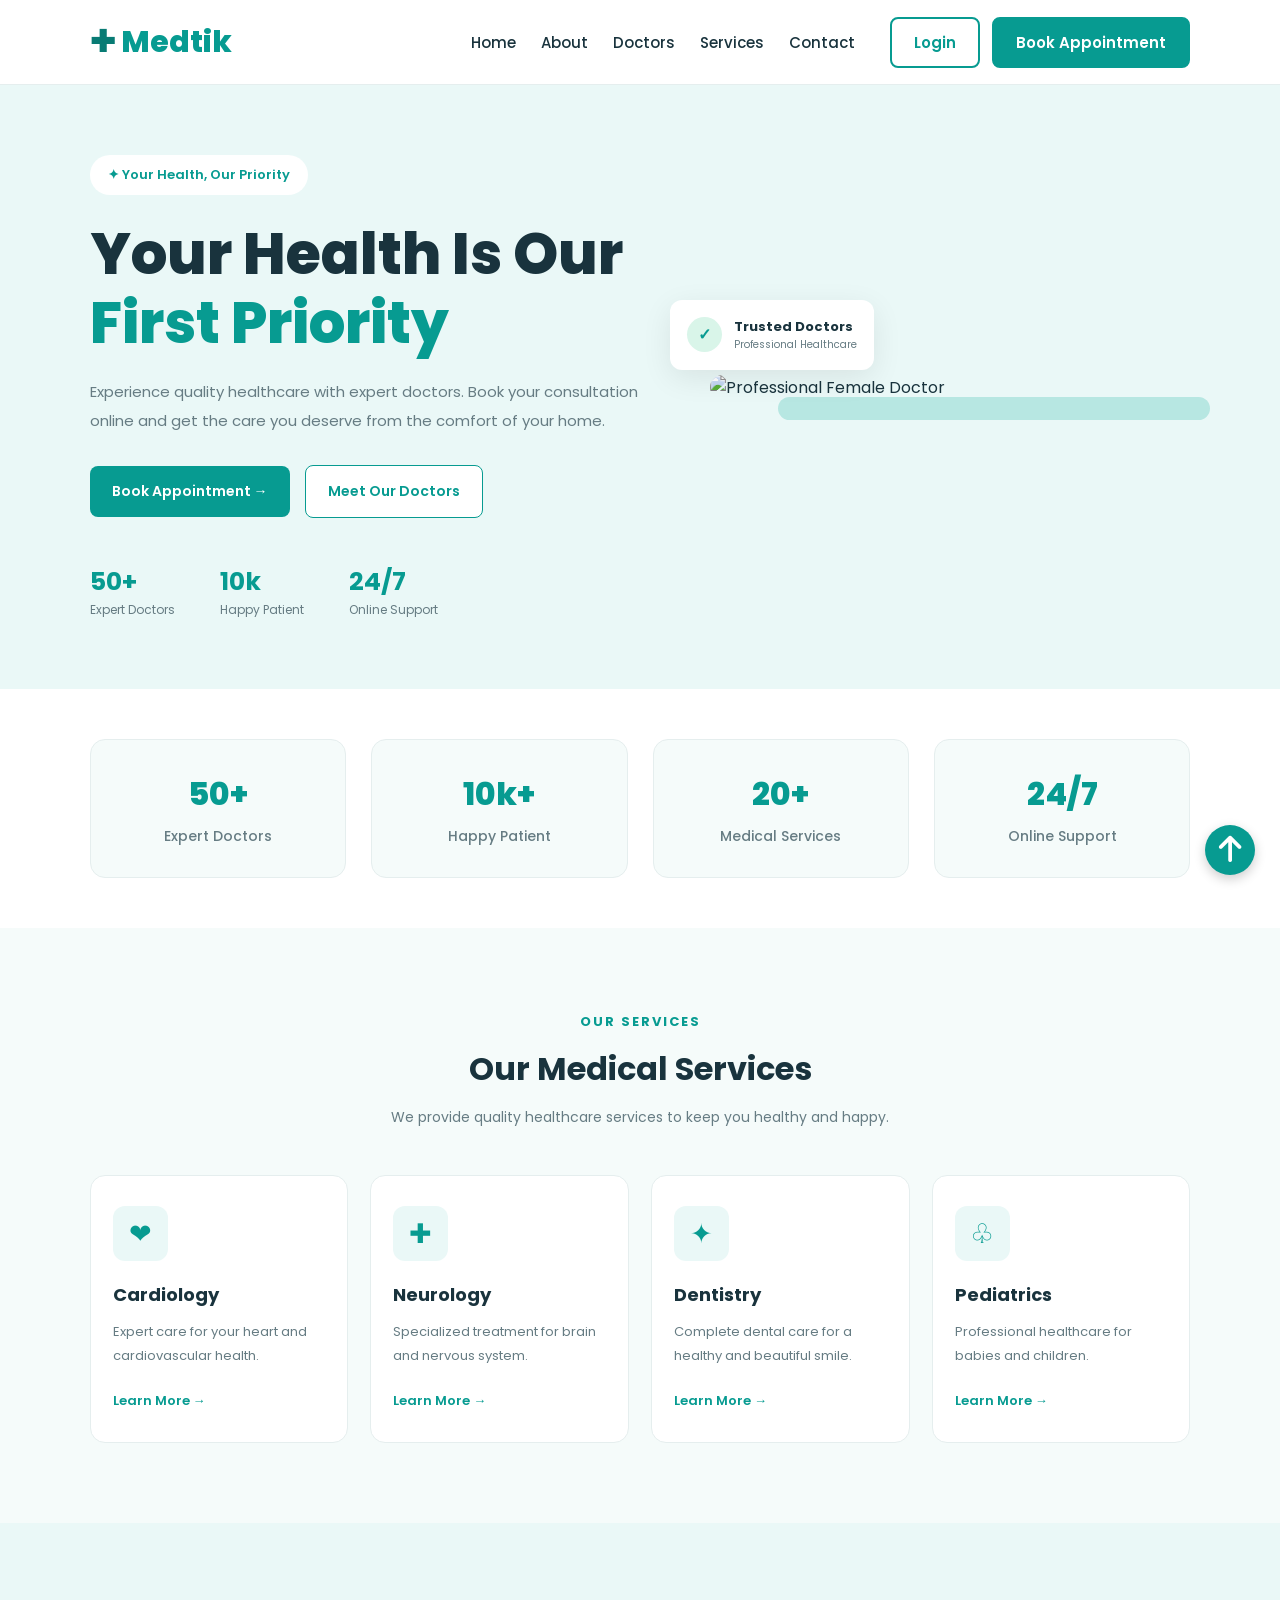
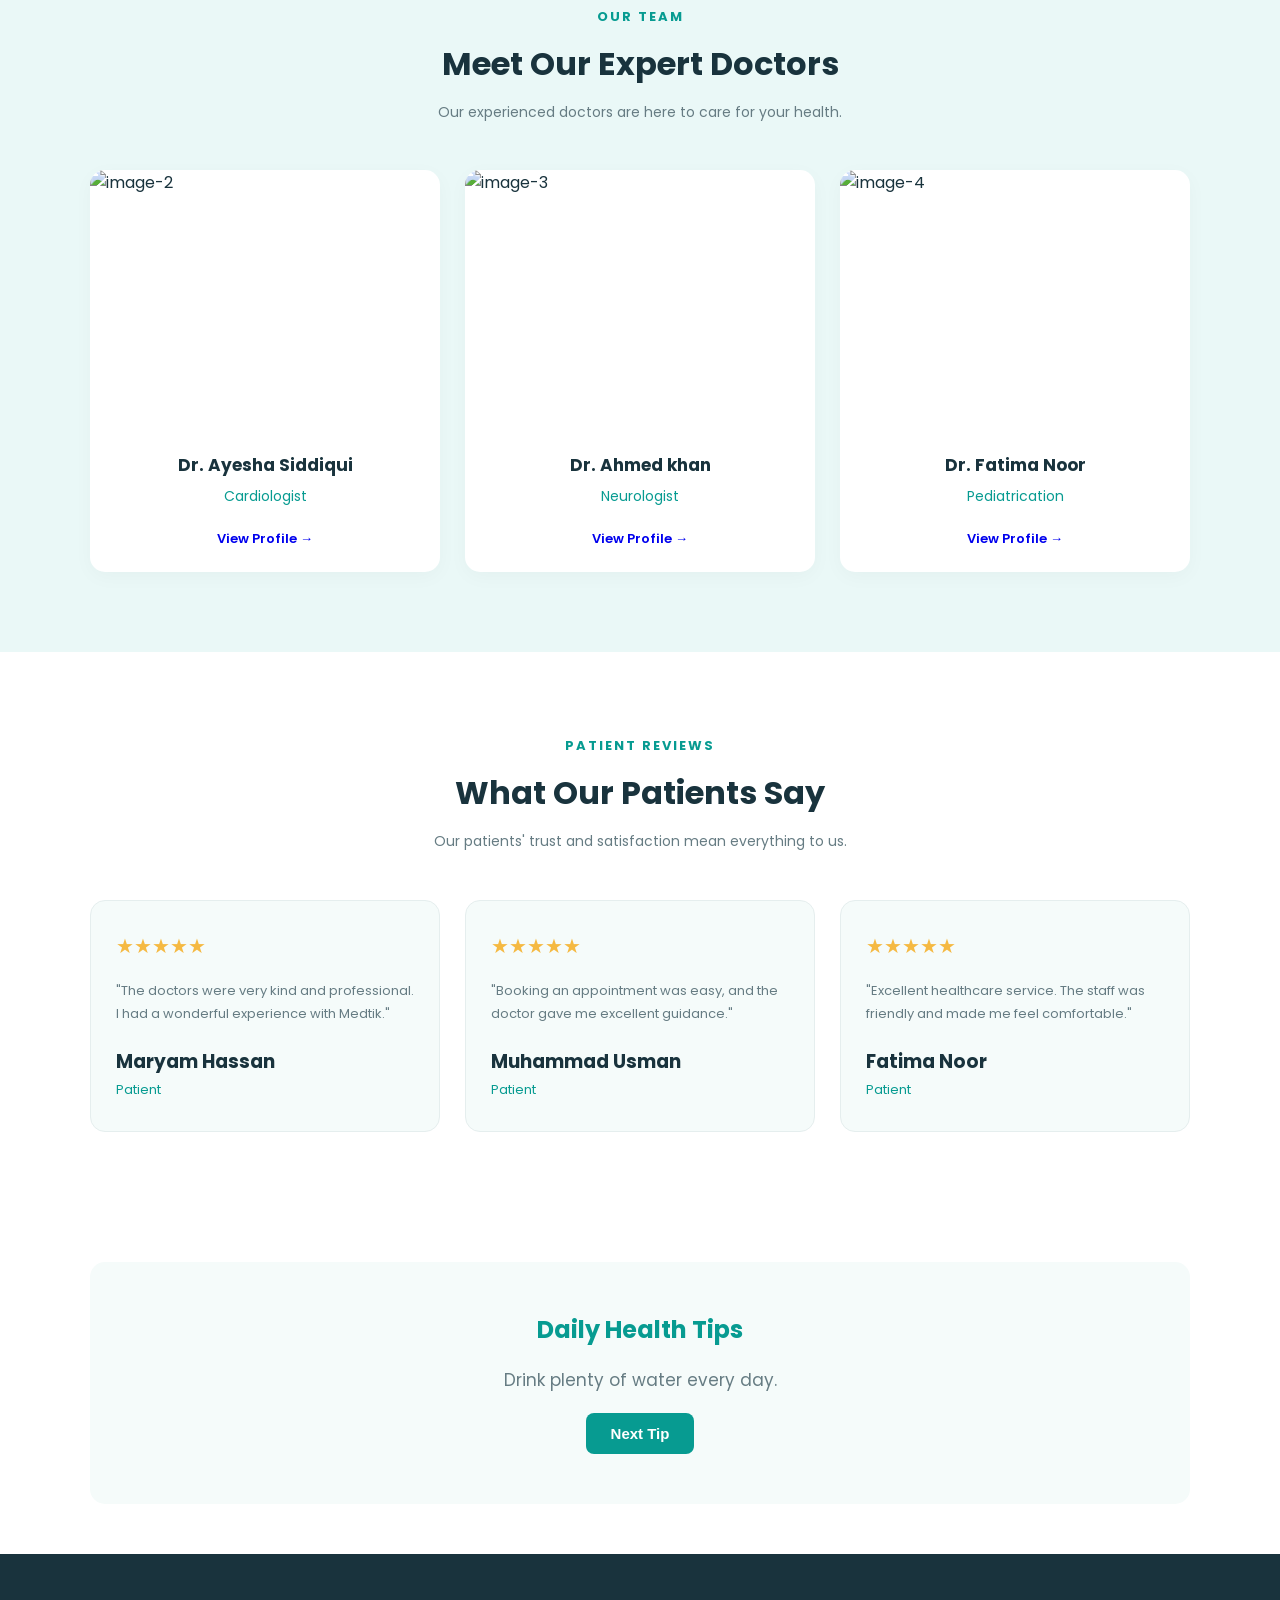
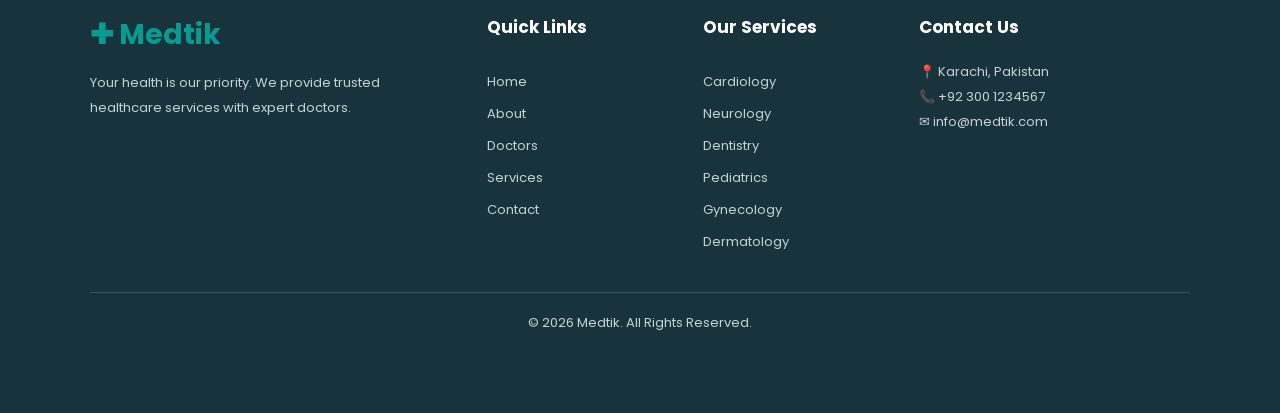
==== index.html @ b091e0a6 "Update Medtik website" ====
<!DOCTYPE html>
<html lang="en">

<head>
    <meta charset="UTF-8">
    <meta name="viewport" content="width=device-width, initial-scale=1.0">
    <link rel="icon" type="image/png" href="./src/assests/logo.png">
    <title>Medtik | Doctor Consult</title>
    <link rel="stylesheet" href="https://cdnjs.cloudflare.com/ajax/libs/font-awesome/6.7.2/css/all.min.css">
    <link rel="stylesheet" href="./src/style.css">
</head>

<body>
    <!-- =====NAVBAR SECTION START===== -->
    <header class="navbar" id="navbar">
        <a href="index.html" class="logo" id="logo">
            <span>✚</span> Medtik
        </a>
        <nav class="nav-links" id="navLinks">
            <a href="index.html" class="navlinks" id="homeLink">Home</a>
            <a href="about.html" class="navlinks" id="aboutLink">About</a>
            <a href="doctors.html" class="navlinks" id="doctorsLink">Doctors</a>
            <a href="services.html" class="navlinks" id="servicesLink">Services</a>
            <a href="contact.html" class="navlinks" id="contactLink">Contact</a>
            <div class="nav-button">
                <a href="login.html" class="login-btn" id="loginLink">Login</a>
                <a href="appointment.html" class="nav-btn" id="navappointment">Book Appointment</a>
            </div>
        </nav>

        <button class="menu-btn" id="menuBtn">
            ☰
        </button>
    </header>
    <!-- =====NAVBAR SECTION END===== -->

    <!-- =====HERO SECTION START===== -->
    <section class="hero" id="home">
        <div class="hero-content" id="heroContent">
            <span class="hero-tag" id="heroTag">
                ✦ Your Health, Our Priority
            </span>
            <h1 class="hero-title" id="heroTitle">
                Your Health Is Our <span id="heroHighlight">First Priority</span>
            </h1>
            <p class="hero-description" id="heroDescription">
                Experience quality healthcare with expert doctors.
                Book your consultation online and get the care
                you deserve from the comfort of your home.
            </p>
            <div class="hero-buttons" id="heroButton">
                <a href="appointment.html" class="primary-btn" id="bookAppointmentBtn">
                    Book Appointment →
                </a>
                <a href="doctors.html" class="secondary-btn" id="meetDoctorBtn">
                    Meet Our Doctors
                </a>
            </div>
            <div class="hero-info" id="heroInfo">
                <div class="info-card" id="doctorCount">
                    <h3>50+</h3>
                    <p>Expert Doctors</p>
                </div>
                <div class="info-card" id="patientCount">
                    <h3>10k</h3>
                    <p>Happy Patient</p>
                </div>
                <div class="info-card" id="supportTime">
                    <h3>24/7</h3>
                    <p>Online Support</p>
                </div>
            </div>
        </div>
        <div class="hero-image" id="heroImage">
            <div class="image-bg" id="imageBackground"></div>
            <img id="doctorHeroImg" src="./src/assests/image-1.jpg" alt="Professional Female Doctor">
            <div class="floating-card" id="floatingCard">
                <span>✓</span>
                <div>
                    <h4>Trusted Doctors</h4>
                    <p>Professional Healthcare</p>
                </div>
            </div>
        </div>
    </section>
    <!-- =====HERO SECTION END===== -->

    <!-- =====SATISTATIC SECTION START===== -->
    <section class="stats" id="stats">
        <div class="stats-container" id="statContainer">
            <div class="stats-card" id="statDoctors">
                <h3>50+</h3>
                <p>Expert Doctors</p>
            </div>
            <div class="stats-card" id="statPatients">
                <h3>10k+</h3>
                <p>Happy Patient</p>
            </div>
            <div class="stats-card" id="statServices">
                <h3>20+</h3>
                <p>Medical Services</p>
            </div>
            <div class="stats-card" id="statSupport">
                <h3>24/7</h3>
                <p>Online Support</p>
            </div>
        </div>
    </section>
    <!-- =====STATISTATIC SECTION END -->

    <!-- =====SERVICES SECTION START -->
    <section class="services" id="services">
        <div class="section-heading" id="sectionHeading">
            <span>OUR SERVICES</span>
            <h2>Our Medical Services</h2>
            <p>
                We provide quality healthcare services
                to keep you healthy and happy.
            </p>
        </div>
        <div class="services-container" id="servicesContainer">
            <div class="service-card" id="cardiologyCard">
                <div class="service-icon">❤</div>
                <h3>Cardiology</h3>
                <p>Expert care for your heart and cardiovascular health.</p>
                <a href="services.html">Learn More →</a>

            </div>
            <div class="service-card" id="neurologyCard">
                <div class="service-icon">✚</div>
                <h3>Neurology</h3>
                <p>Specialized treatment for brain and nervous system.</p>
                <a href="services.html">Learn More →</a>

            </div>
            <div class="service-card" id="denistryCard">
                <div class="service-icon">✦</div>
                <h3>Dentistry</h3>
                <p>Complete dental care for a healthy and beautiful smile.</p>
                <a href="services.html">Learn More →</a>

            </div>
            <div class="service-card" id="pediatricsCard">
                <div class="service-icon">♧</div>
                <h3>Pediatrics</h3>
                <p>Professional healthcare for babies and children.</p>
                <a href="services.html">Learn More →</a>

            </div>
        </div>
    </section>
    <!-- =====SERVICES SECTION END -->

    <!-- =====DOCTOR SECTION START===== -->
    <section class="doctors" id="doctors">
        <div class="section-heading" id="doctorHeading">
            <span>OUR TEAM</span>
            <h2>Meet Our Expert Doctors</h2>
            <p>Our experienced doctors are here to care for your health.</p>
        </div>
        <div class="doctors-container" id="doctorsContainer">
            <div class="doctor-card" id="doctorAyesha">
                <img src="./src/assests/image-2.jpg" alt="image-2">
                <div class="doctor-info">
                    <h3>Dr. Ayesha Siddiqui</h3>
                    <p>Cardiologist</p>
                    <a href="doctors.html">View Profile →</a>
                </div>
            </div>

            <div class="doctor-card" id="doctorAhmed">
                <img src="./src/assests/image-3.jpg" alt="image-3">
                <div class="doctor-info">
                    <h3>Dr. Ahmed khan</h3>
                    <p>Neurologist</p>
                    <a href="doctors.html">View Profile →</a>
                </div>
            </div>

            <div class="doctor-card" id="doctorFatima">
                <img src="./src/assests/image-4.jpg" alt="image-4">
                <div class="doctor-info">
                    <h3>Dr. Fatima Noor</h3>
                    <p>Pediatrication</p>
                    <a href="doctors.html">View Profile →</a>
                </div>
            </div>

        </div>
    </section>
    <!-- =====DOCTOR SECTION END===== -->

    <!-- =====TESTIMONIALS SECTION START===== -->
    <section class="testimonials" id="testimonials">
        <div class="section-heading" id="testimonialHeading">
            <span>PATIENT REVIEWS</span>
            <h2>What Our Patients Say</h2>
            <p>Our patients' trust and satisfaction mean everything to us.</p>
        </div>
        <div class="testimonial-container" id="testimonialContainer">
            <div class="testimonial-card" id="reviewAyesha">
                <div class="stars">★★★★★</div>
                <p>"The doctors were very kind and professional. I had a wonderful experience with Medtik."</p>
                <h3>Maryam Hassan</h3>
                <span>Patient</span>
            </div>
            <div class="testimonial-card" id="reviewAhmed">
                <div class="stars">★★★★★</div>
                <p>"Booking an appointment was easy, and the doctor gave me excellent guidance."</p>
                <h3>Muhammad Usman</h3>
                <span>Patient</span>
            </div>
            <div class="testimonial-card" id="reviewFatima">
                <div class="stars">★★★★★</div>
                <p>"Excellent healthcare service. The staff was friendly and made me feel comfortable."</p>
                <h3>Fatima Noor</h3>
                <span>Patient</span>
            </div>

        </div>
    </section>
    <!-- =====TESTIMONIALS SECTION END===== -->

    <!-- =====HEALTH TIPS===== -->
    <section class="health-tips" id="healthTips">
        <h2>Daily Health Tips</h2>
        <p id="healthTip">
            Drink plenty of water every day.
        </p>
        <button id="nextTip">
            Next Tip
        </button>
    </section>
    <!-- =====FOOTER SECTION START====== -->
    <footer class="footer" id="footer">
        <div class="footer-container" id="footerContainer">
            <div class="footer-about">
                <h2>✚ Medtik</h2>
                <p>Your health is our priority. We provide trusted healthcare services with expert doctors.</p>
            </div>
            <div class="footer-links">
                <h3>Quick Links</h3>
                <a href="index.html">Home</a>
                <a href="about.html">About</a>
                <a href="doctors.html">Doctors</a>
                <a href="services.html">Services</a>
                <a href="contact.html">Contact</a>
            </div>
            <div class="footer-links">
                <h3>Our Services</h3>
                <a href="services.html">Cardiology</a>
                <a href="services.html">Neurology</a>
                <a href="services.html">Dentistry</a>
                <a href="services.html">Pediatrics</a> 
                <a href="services.html">Gynecology</a>
                <a href="services.html">Dermatology</a>
            </div>
            <div class="footer-contact">
                <h3>Contact Us</h3>
                <p>📍 Karachi, Pakistan</p>
                <p>📞 +92 300 1234567</p>
                <p>✉ info@medtik.com</p>
            </div>
        </div>
        <div class="footer-bottom">
            <p>© 2026 Medtik. All Rights Reserved.</p>
        </div>
    </footer>
    <!-- =====FOOTER SECTION END====== -->

    <!-- ======BACK TO TOP BUTTON START====== -->
    <button id="backToTop">
        <i class="fa-solid fa-arrow-up"></i>
    </button>
    <!-- ======BACK TO TOP BUTTON END====== -->


    <!-- =====JAVASCRIPT LINK===== -->
    <script src="./src/main.js"></script>
</body>

</html>
---- src/style.css ----
/* =====GOOGLE FONTS===== */
@import url('https://fonts.googleapis.com/css2?family=Poppins:wght@300;400;500;600;700;800&display=swap');
/*===== ROOT COLORS===== */

:root {
    --primary-color: #079B91;
    --secondary-color: #087B74;
    --light-color: #EAF8F7;
    --dark-color: #19333D;
    --text-color: #667C83;
    --white-color: #FFFFFF;
    --border-color: #E5EEEE;
    --card-color: #F5FBFA;
}

/* =====GLOBAL CSS===== */
* {
    margin: 0;
    padding: 0;
    box-sizing: border-box;
}

html {
    scroll-behavior: smooth;
}

body {
    font-family: 'Poppins', sans-serif;
    color: var(--dark-color);
    background: var(--white-color);
}

/* =====NAVBAR SECTION===== */
.navbar {
    width: 100%;
    min-height: 85px;
    padding: 15px 7%;
    display: flex;
    justify-content: space-between;
    align-items: center;
    background-color: var(--white-color);
    border-bottom: 1px solid var(--border-color);
    position: sticky;
    top: 0;
    z-index: 1000;
}

.logo {
    font-size: 30px;
    font-weight: 800;
    color: var(--primary-color);
    text-decoration: none;
}

.logo span {
    color: var(--secondary-color);
}

.nav-links {
    display: flex;
    align-items: center;
    gap: 25px;
}

.nav-links a {
    color: var(--dark-color);
    text-decoration: none;
    font-size: 15px;
    font-weight: 500;
    transition: 0.3s;
}

.nav-links a:hover {
    color: var(--primary-color);
}

.nav-button {
    display: flex;
    align-items: center;
    gap: 12px;
    margin-left: 10px;
    white-space: nowrap;

}

.nav-button .login-btn {
    background-color: transparent;
    color: var(--primary-color);
    border: 2px solid var(--primary-color);
    padding: 12px 22px;
    border-radius: 8px;
    font-weight: 600;
    transition: 0.3s;
}

.nav-links .login-btn:hover {
    background-color: var(--primary-color);
    color: var(--white-color);
}

.nav-button .nav-btn {
    background-color: var(--primary-color);
    color: var(--white-color);
    border: 2px solid var(--primary-color);
    padding: 12px 22px;
    border-radius: 8px;
    text-decoration: none;
    font-size: 15px;
    font-weight: 600;
    transition: 0.3s;
}

.nav-button .nav-btn:hover {
    background-color: var(--secondary-color);
    border-color: var(--secondary-color);
    color: var(--white-color);
}

.menu-btn {
    display: none;
    border: none;
    background: none;
    font-size: 28px;
    cursor: pointer;
    color: var(--primary-color);
}


/* =====HERO SECTION===== */

.hero {
    min-height: 600px;
    padding: 70px 7%;
    display: flex;
    align-items: center;
    justify-content: space-between;
    gap: 50px;
    background: var(--light-color);
    overflow: hidden;
}

.hero-content {
    flex: 1;
}

.hero-tag {
    display: inline-block;
    background: var(--white-color);
    color: var(--primary-color);
    padding: 10px 18px;
    border-radius: 30px;
    font-size: 13px;
    font-weight: 600;
}

.hero h1 {
    font-size: clamp(38px, 4.5vw, 58px);
    font-weight: 800;
    line-height: 1.2;
    margin-top: 25px;
}

.hero h1 span {
    color: var(--primary-color);
}

.hero-content>p {
    color: var(--text-color);
    line-height: 1.9;
    margin-top: 20px;
    max-width: 550px;
    font-size: 15px;
}

.hero-buttons {
    display: flex;
    align-items: center;
    gap: 15px;
    margin-top: 30px;
    flex-wrap: wrap;
}

.primary-btn,
.secondary-btn {
    padding: 15px 22px;
    border-radius: 8px;
    text-decoration: none;
    font-size: 14px;
    font-weight: 600;
    transition: 0.3s;
}

.primary-btn {
    background: var(--primary-color);
    color: var(--white-color);
}

.primary-btn:hover {
    background: var(--secondary-color);
}

.secondary-btn {
    border: 1px solid var(--primary-color);
    color: var(--primary-color);
    background: var(--white-color);
}

.secondary-btn:hover {
    background: var(--primary-color);
    color: var(--white-color);
}

.hero-info {
    display: flex;
    gap: 45px;
    margin-top: 45px;
    flex-wrap: wrap;
}

.hero-info h3 {
    color: var(--primary-color);
    font-size: 25px;
    font-weight: 700;
}

.hero-info p {
    color: var(--text-color);
    font-size: 12px;
}


/* HERO IMAGE */

.hero-image {
    flex: 1;
    position: relative;
    max-width: 480px;
}

.hero-image img {
    width: 100%;
    height: 480px;
    object-fit: cover;
    object-position: center top;
    border-radius: 25px;
    position: relative;
    z-index: 2;
}

.image-bg {
    position: absolute;
    width: 90%;
    height: 90%;
    background: #B7E7E2;
    border-radius: 30px;
    right: -20px;
    bottom: -20px;
}

.floating-card {
    position: absolute;
    bottom: 30px;
    left: -40px;
    z-index: 3;
    background: var(--white-color);
    padding: 17px;
    border-radius: 12px;
    display: flex;
    align-items: center;
    gap: 12px;
    box-shadow: 0 8px 30px #00000015;
}

.floating-card>span {
    width: 35px;
    height: 35px;
    display: grid;
    place-items: center;
    background: #D9F5E9;
    color: var(--primary-color);
    border-radius: 50%;
    font-weight: bold;
}

.floating-card h4 {
    font-size: 13px;
}

.floating-card p {
    font-size: 10px;
    color: var(--text-color);
}

/* =====STATISTICS SECTION===== */
.stats {
    width: 100%;
    padding: 50px 7%;
    background-color: var(--white-color);
}

.stats-container {
    max-width: 1200px;
    margin: auto;
    display: grid;
    grid-template-columns: repeat(4, 1fr);
    gap: 25px;
}

.stats-card {
    background-color: var(--card-color);
    padding: 30px 20px;
    text-align: center;
    border-radius: 15px;
    border: 1px solid var(--border-color);
    transition: 0.3s ease;
    cursor: pointer;
}

.stats-card:hover {
    transform: translateY(-8px);
    box-shadow: 0 10px 25px #079B911A;
}

.stats-card h3 {
    font-size: 32px;
    font-weight: 800;
    color: var(--primary-color);
    margin-bottom: 8px;
}

.stats-card p {
    font-size: 14px;
    color: var(--text-color);
    font-weight: 500;
}

/* =====SERVICES SECTION===== */
.services {
    padding: 80px 7%;
    background-color: var(--card-color);
}

.section-heading {
    text-align: center;
    max-width: 600px;
    margin: 0 auto 45px;
}

.section-heading span {
    color: var(--primary-color);
    font-size: 13px;
    font-weight: 700;
    letter-spacing: 2px;
}

.section-heading h2 {
    font-size: 32px;
    margin: 12px 0;
    color: var(--dark-color);
}

.section-heading p {
    font-size: 14px;
    color: var(--text-color);
    line-height: 1.8;
}

.services-container {
    display: grid;
    grid-template-columns: repeat(4, 1fr);
    gap: 22px;
    max-width: 1200px;
    margin: auto;
}

.service-card {
    background-color: var(--white-color);
    padding: 30px 22px;
    border-radius: 15px;
    border: 1px solid var(--border-color);
    transition: 0.3s ease;
    cursor: pointer;
}

.service-card:hover {
    transform: translateY(-8px);
    box-shadow: 0 10px 25px #00000010;
    border-color: var(--primary-color);
}

.service-icon {
    width: 55px;
    height: 55px;
    display: grid;
    place-items: center;
    background-color: var(--light-color);
    color: var(--primary-color);
    border-radius: 12px;
    font-size: 27px;
    margin-bottom: 20px;
}

.service-card h3 {
    font-size: 18px;
    margin-bottom: 12px;
    color: var(--dark-color);
}

.service-card p {
    color: var(--text-color);
    line-height: 1.8;
    font-size: 13px;
    margin-bottom: 20px;
}

.service-card a {
    color: var(--primary-color);
    text-decoration: none;
    font-size: 13px;
    font-weight: 600;
}

/* =====DOCTOR SECTION===== */
.doctors {
    padding: 80px 7%;
    background-color: var(--light-color);
}

.doctors-container {
    max-width: 1100px;
    margin: auto;
    display: grid;
    grid-template-columns: repeat(3, 1fr);
    gap: 25px;
}

.doctor-card {
    background-color: var(--white-color);
    border-radius: 15px;
    overflow: hidden;
    box-shadow: 0 5px 20px #00000008;
    transition: 0.3s ease;
    cursor: pointer;
}

.doctor-card:hover {
    transform: translateY(-8px);
    box-shadow: 0 12px 25px #00000015;
}

.doctor-card img {
    width: 100%;
    height: 260px;
    object-fit: cover;
    object-position: center top;
    display: block;
}

.doctor-info {
    padding: 22px;
    text-align: center;
}

.doctor-info h3 {
    color: var(--dark-color);
    font-size: 17px;
    margin-bottom: 8px;
}

.doctor-info p {
    color: var(--primary-color);
    font-size: 14px;
    margin-bottom: 18px;
}

.doctor-info a {
    text-decoration: none;
    font-weight: 600;
    font-size: 13px;
}

.doctor-details {
    display: flex;
    justify-content: space-between;
    align-items: center;
    margin: 15px 0;
}

.doctor-details p {
    font-size: 13px;
    margin: 0;
    color: var(--text-color);
}

.doctor-status {
    background-color: #E2F7EA;
    color: #16834A;
    padding: 6px 12px;
    border-radius: 20px;
    font-size: 12px;
    display: inline-block;
}

.doctor-buttons {
    display: flex;
    align-items: center;
    justify-content: space-between;
    gap: 10px;
    margin-top: 20px;
}

.view-profile,
.book-doctor {
    background-color: var(--white-color);
    color: var(--primary-color);
    padding: 10px 15px;
    border-radius: 8px;
    font-size: 13px;
    font-weight: bold;
    border: 1px solid var(--primary-color);
    transition: 0.3s ease;
}

.doctor-buttons .book-doctor {
    color: var(--white-color);
    background-color: var(--primary-color);
}

.book-doctor:hover {
    transform: translateY(-2px);
    background-color: var(--secondary-color)
}

.view-profile:hover {
    background-color: var(--primary-color);
    color: var(--white-color);
}

/* =====TESTIMONIAL SECTION===== */
.testimonials {
    padding: 80px 7%;
    background-color: var(--white-color);
}

.testimonial-container {
    max-width: 1200px;
    margin: auto;
    display: grid;
    grid-template-columns: repeat(3, 1fr);
    gap: 25px;
}

.testimonial-card {
    background-color: var(--card-color);
    padding: 30px 25px;
    border-radius: 15px;
    border: 1px solid var(--border-color);
    transition: 0.3s ease;
    cursor: pointer;
}

.testimonial-card:hover {
    transform: translateY(-10px);
    box-shadow: 0 10px 25px #00000012;
}

.stars {
    color: #F5B942;
    font-size: 20px;
    margin-bottom: 18px;
}

.testimonial-card p {
    color: var(--text-color);
    font-size: 13px;
    line-height: 1.8;
    margin-bottom: 22px;
}

.testimonial-card span {
    color: var(--primary-color);
    font-size: 13px;
}

/* =====HEALTH TIPS===== */
.health-tips {
    text-align: center;
    padding: 50px 20px;
    background: var(--card-color);
    border-radius: 15px;
    margin: 50px 7%;
}

.health-tips h2 {
    color: var(--primary-color);
    margin-bottom: 20px;
}

.health-tips p {
    color: var(--text-color);
    font-size: 17px;
    margin-bottom: 20px;
}

.health-tips button {
    background-color: var(--primary-color);
    color: var(--white-color);
    padding: 12px 25px;
    border: none;
    border-radius: 8px;
    cursor: pointer;
    transition: 0.3s ease;
    font-size: 15px;
    font-weight: 600;
}

.health-tips button:hover {
    background-color: var(--secondary-color);

}

/* =====FOOTER SECTION=====  */
.footer {
    background-color: var(--dark-color);
    color: var(--white-color);
    padding: 60px 7% 80px;
}

.footer-container {
    display: grid;
    grid-template-columns: 2fr 1fr 1fr 1.5fr;
    gap: 35px;
    max-width: 1200px;
    margin: auto;
}

.footer-about h2 {
    color: var(--primary-color);
    font-size: 28px;
    margin-bottom: 15px;
}

.footer h3 {
    font-size: 17px;
    margin-bottom: 20px;

}

.footer-about p,
.footer-contact p {
    color: #C5D2D5;
    font-size: 13px;
    line-height: 1.9;
}

.footer-links {
    display: flex;
    flex-direction: column;
    gap: 12px;
}

.footer-links a {
    color: #C5D2D5;
    text-decoration: none;
    font-size: 13px;
    transition: 0.3s;
}

.footer-links a:hover {
    color: var(--primary-color);
}

.footer-bottom {
    border-top: 1px solid #ffffff25;
    text-align: center;
    margin-top: 40px;
    padding-top: 20px;
    color: #C5D2D5;
    font-size: 13px;

}

/* ======ABOUT SECTION====== */
.about-hero {
    min-height: 550px;
    padding: 70px 7%;
    display: flex;
    align-items: center;
    justify-content: space-between;
    gap: 40px;
    background-color: var(--light-color);
}

.about-content {
    flex: 1;
}

.about-content>span {
    color: var(--primary-color);
    font-size: 14px;
    font-weight: 700;
    letter-spacing: 2px;
}

.about-content h1 {
    font-size: 45px;
    color: var(--dark-color);
    margin: 20px 0;
    line-height: 1.3;
}

.about-content h1 span {
    color: var(--primary-color);
}

.about-content p {
    color: var(--text-color);
    line-height: 1.8;
    font-size: 15px;
    margin-bottom: 30px;
    max-width: 500px;
}

.about-image {
    flex: 1;
}

.about-image img {
    width: 100%;
    height: 400px;
    object-fit: cover;
    border-radius: 20px;
}

/* =====STORY SECTION===== */
.our-story {
    padding: 80px 7%;
    display: flex;
    align-items: center;
    gap: 50px;
    background-color: var(--white-color);
}

.story-image {
    flex: 1;
}

.story-image img {
    width: 100%;
    height: 420px;
    object-fit: cover;
    border-radius: 20px;
}

.story-content {
    flex: 1;
}

.story-content>span {
    color: var(--primary-color);
    font-size: 13px;
    font-weight: 700;
    letter-spacing: 2px;
}

.story-content h2 {
    color: var(--dark-color);
    font-size: 35px;
    margin: 15px 0;

}

.story-box {
    background-color: var(--card-color);
    padding: 15px;
    border-radius: 10px;
    margin-top: 15px;
}

.story-content h3 {
    color: var(--primary-color);
}

.story-content p {
    color: var(--text-color);
    font-size: 14px;
    line-height: 1.8;
}

.why-choose {
    padding: 80px 7%;
    background: var(--light-color);
}

.choose-container {
    max-width: 1100px;
    margin: auto;
    display: grid;
    grid-template-columns: repeat(3, 1fr);
    gap: 25px;
}

.choose-card {
    background: var(--white-color);
    padding: 30px 22px;
    text-align: center;
    border-radius: 15px;
    border: 1px solid var(--border-color);
    transition: 0.3s;
}

.choose-card:hover {
    transform: translateY(-8px);
    box-shadow: 0 10px 25px #00000012;
}

.choose-icon {
    width: 55px;
    height: 55px;
    background: var(--light-color);
    color: var(--primary-color);
    border-radius: 12px;
    display: grid;
    place-items: center;
    font-size: 27px;
    margin: 0 auto 18px;
}

.choose-card h3 {
    color: var(--dark-color);
    font-size: 17px;
    margin-bottom: 12px;
}

.choose-card p {
    color: var(--text-color);
    font-size: 13px;
    line-height: 1.8;
}

/* ======DOCTOR SECTION ======  */
.doctors-hero {
    min-height: 350px;
    background-color: var(--light-color);
    display: flex;
    align-items: center;
    justify-content: center;
    text-align: center;
    padding: 60px 7%;
}

.doctors-hero-content {
    max-width: 750px;
}

.doctors-hero-content>span {
    color: var(--primary-color);
    font-size: 14px;
    font-weight: 700;
    letter-spacing: 2px;
}

.doctors-hero h1 {
    color: var(--dark-color);
    font-size: 42px;
    margin: 18px 0;
}

.doctors-hero h1>span {
    color: var(--primary-color);
}

.doctors-hero p {
    color: var(--text-color);
    line-height: 1.8;
    font-size: 15px;
    margin-bottom: 28px;
}

.doctor-search {
    display: flex;
    justify-content: center;
    align-items: center;
    gap: 20px;
    width: 100%;
    margin: 35px auto;
    padding: 0 7%;

}

.doctor-search input,
.doctor-search select {
    width: 200px;
    height: 50px;
    padding: 0 15px;
    border: 1px solid #D5EAE7;
    border: 8px;
    outline: none;
    font-family: inherit;
    font-size: 14px;
    background-color: #EAF8F7;
    transition: 0.3s ease;
}

.doctor-search::placeholder {
    color: #667C83;
}

.doctor-search input:focus,
.doctor-search select:focus {
    border-color: var(--primary-color);
    background-color: var(--white-color);
    box-shadow: 0 0 0 3px rgba(7, 155, 145, 0.12);
}

.doctor-search select {
    cursor: pointer;
}

/* =====DOCTOR SPECIALIST SECTION===== */
.all-doctors {
    padding: 80px 7%;
    background: var(--white-color);
}

.all-doctors-container {
    max-width: 1100px;
    margin: auto;
    display: grid;
    grid-template-columns: repeat(3, 1fr);
    gap: 25px;
}

.all-doctor-card {
    background: var(--card-color);
    border-radius: 15px;
    overflow: hidden;
    border: 1px solid var(--border-color);
    transition: 0.3s;
}

.all-doctor-card:hover {
    transform: translateY(-8px);
    box-shadow: 0 10px 25px #00000012;
}

.all-doctor-card img {
    width: 100%;
    height: 270px;
    object-fit: cover;
    object-position: center top;
}

.all-doctor-info {
    padding: 22px;
    text-align: center;
}

.all-doctor-info h3 {
    color: var(--dark-color);
    font-size: 17px;
}

.all-doctor-info span {
    display: block;
    color: var(--primary-color);
    margin: 10px 0;
    font-size: 14px;
}

.all-doctor-info p {
    color: var(--text-color);
    font-size: 13px;
    margin-bottom: 18px;
}

.all-doctor-info a {
    color: var(--primary-color);
    text-decoration: none;
    font-size: 13px;
    font-weight: 600;
}

/* =====DOCTOR PROFILE MODAL===== */

.doctor-modal {
    display: none;
    position: fixed;
    inset: 0;
    background: rgba(25, 51, 61, 0.7);
    z-index: 2000;
    justify-content: center;
    align-items: center;
    padding: 20px;
}

.doctor-modal-content {
    background-color: var(--white-color);
    width: 100%;
    max-width: 750px;
    border-radius: 18px;
    padding: 30px;
    display: flex;
    align-items: center;
    gap: 30px;
    position: relative;
    box-shadow: 0 15px 45px rgba(0, 0, 0, 0.25);
}

.close-modal {
    position: absolute;
    top: 12px;
    right: 18px;
    border: none;
    background: none;
    font-size: 30px;
    color: var(--dark-color);
    cursor: pointer;
}

.modal-doctor-image {
    width: 40%;
}

.modal-doctor-image img {
    width: 100%;
    height: 350px;
    object-fit: cover;
    border-radius: 12px;
}

.modal-doctor-info {
    flex: 1;
}

.modal-doctor-info>span {
    font-size: 14px;
    color: var(--primary-color);
    font-weight: 600;
}

.modal-doctor-info>h2 {
    margin: 10px 0;
    color: var(--dark-color);
}

.modal-doctor-info>p {
    line-height: 1.7;
    color: var(--text-color);
}

.modal-details {
    margin: 20px 0;

}

.modal-details p {
    margin: 10px 0;
    color: var(--text-color);
}

/*===== SERVICE SECTION ===== */
.services-hero {
    min-height: 350px;
    background-color: var(--light-color);
    display: flex;
    align-items: center;
    justify-content: center;
    text-align: center;
    padding: 60px 7%;
}

.services-hero-content {
    width: 100%;
    min-width: 750px;
}

.services-hero-content>span {
    color: var(--primary-color);
    font-weight: 700;
    font-size: 14px;
    letter-spacing: 2px;
}

.services-hero h1 {
    color: var(--dark-color);
    font-size: 42px;
    margin: 18px 0;
}

.services-hero h1 span {
    color: var(--primary-color);
}

.services-hero p {
    color: var(--text-color);
    font-size: 15px;
    line-height: 1.8;
    margin-bottom: 28px;
}

/* =====CONTACT SECTION===== */
.contact-page {
    width: 100%;
    max-width: 1200px;
    min-height: 100vh;
    margin: 0 auto;
    background: var(--white-color);
    overflow: hidden;
    display: flex;
    justify-content: center;
    align-items: center;
    padding: 50px 20px;
    box-sizing: border-box;
}

.contact-page .main-section {
    padding: 65px 8%;
    text-align: center;
    background: linear-gradient(180deg,
            rgba(7, 155, 145, 0.92),
            rgba(25, 51, 61, 0.97));
    width: 100%;
    max-width: 750px;
    margin: auto;
    border-radius: 25px;
}

/* =====LOCATION===== */
.contact-page .main-section {
    padding: 65px 8%;
    text-align: center;
    background: linear-gradient(180deg,
            rgba(7, 155, 145, 0.92),
            rgba(25, 51, 61, 0.97));
}

.contact-page .location-box {
    margin-bottom: 25px;
}

.contact-page .location-box h3 {
    font-size: 20px;
    color: var(--white-color);
    margin-bottom: 8px;
}

.contact-page .location-box p {
    font-size: 14px;
    color: var(--light-color);
}

/* =====CONTACT INFO===== */
.contact-info {
    width: 100%;
    margin: 40px 0;
    text-align: center;
}

.contact-info h2 {
    font-size: 28px;
    color: var(--dark-color);
    margin-bottom: 25px;
}

.contact-info-item {
    display: inline-flex;
    flex-direction: column;
    align-items: center;
    justify-content: center;
    width: 30%;
    min-height: 170px;
    padding: 20px;
    margin: 10px;
    background-color: var(--card-color);
    border: 1px solid var(--border-color);
    border-radius: 15px;
    transition: 0.3s;
}

.contact-info-item:hover {
    transform: translateY(-5px);
    color: var(--primary-color);
    margin-bottom: 12px;
}

.contact-info-item i {
    font-size: 28px;
    color: var(--primary-color);
    margin-bottom: 12px;
}

.contact-info-item h3 {
    font-size: 17px;
    color: var(--dark-color);
    margin-bottom: 8px;
}

.contact-info-item p {
    font-size: 14px;
    color: var(--text-color);
}

/* =====CONTACT BUTTON */
.contact-page .contact-btn {
    display: inline-block;
    padding: 14px 35px;
    margin-bottom: 55px;
    border-radius: 50px;
    background: var(--white-color);
    color: var(--primary-color);
    text-decoration: none;
    font-size: 14px;
    font-weight: 600;
    transition: 0.3s;
}

.contact-page .contact-btn:hover {
    background: var(--dark-color);
    color: var(--white-color);
}

/* ====NEWSLETTER=====*/
.contact-page .newsletter-section {
    max-width: 650px;
    margin: auto;
}

.contact-page .newsletter-title {
    font-size: 34px;
    line-height: 1.4;
    color: var(--white-color);
    margin-bottom: 15px;
}

.contact-page .newsletter-desc {
    font-size: 15px;
    line-height: 1.8;
    color: var(--light-color);
    margin-bottom: 25px;
}

/* =====FORM===== */
.contact-page .newsletter-form {
    display: flex;
    flex-direction: column;
    gap: 16px;
    max-width: 500px;
    margin: auto;
}

.contact-page .email-input {
    width: 100%;
    padding: 17px 22px;
    box-sizing: border-box;
    border-radius: 10px;
    border: 2px solid var(--border-color);
    background: var(--white-color);
    outline: none;
}

.contact-page .email-input:focus {
    border-color: var(--primary-color);
}

.contact-page .subscribe-btn {
    padding: 15px;
    border: none;
    border-radius: 10px;
    background: var(--primary-color);
    color: var(--white-color);
    font-size: 15px;
    font-weight: 600;
    cursor: pointer;
}

.contact-page .privacy-note {
    font-size: 12px;
    line-height: 1.8;
    color: var(--light-color);
}

/* =====SOCIAL MEDIA===== */
.contact-page .social-section {
    margin-top: 60px;
}

.contact-page .social-title {
    font-size: 15px;
    letter-spacing: 1px;
    color: var(--white-color);
    margin-bottom: 30px;
}

.contact-page .social-bar-wrapper {
    position: relative;
    display: flex;
    align-items: center;
    justify-content: center;
    max-width: 550px;
    margin: auto;
}

.contact-page .social-icons .whatsapp-badge {
    width: 60px;
    height: 60px;
    display: flex;
    justify-content: center;
    align-items: center;
    background: #25D366;
    color: var(--white-color);
    border-radius: 50%;
    font-size: 34px;
    flex-shrink: 0;
    box-shadow: 0 5px 15px rgba(37, 211, 102, 0.3);
    transition: 0.3s;
}

.contact-page .social-icons .whatsapp-badge:hover {
    transform: scale(1.1);
    background-color: #25D366;
    color: var(--white-color);
}

.contact-page .social-icons {
    display: flex;
    justify-content: center;
    align-items: center;
    gap: 18px;
}

.contact-page .social-icons a {
    width: 45px;
    height: 45px;
    display: flex;
    justify-content: center;
    align-items: center;
    background-color: var(--light-color);
    color: var(--primary-color);
    font-size: 20px;
    border-radius: 25%;
    text-decoration: none;
    transition: 0.3s;
}

.contact-page .social-icons a:hover {
    transform: translateY(-5px);
    color: var(--white-color);
    background-color: var(--primary-color);

}

/* =====APPOINTMENT SECTION===== */
.service-appointment {
    width: 100%;
    padding: 70px 5%;
    color: var(--white-color);
}

.appointment-content {
    width: 100%;
    max-width: 850px;
    margin: auto;
    padding: 45px;
    background: linear-gradient(135deg,
            #079B91 0%,
            #087B74 50%,
            #19333D 100%);
    border-radius: 25px;
}

.appointment-tag span {
    color: var(--primary-color);
    font-size: 13px;
    font-weight: 700;
    letter-spacing: 2px;
}

.appointment-heading {
    text-align: center;
    margin-bottom: 35px;
}

.appointment-heading h2 {
    font-size: 32px;
    color: var(--dark-color);
    margin: 12px 0;
}

.appointment-heading p {
    color: lightgray;
    font-size: 15px;
    line-height: 1.7;
}

/* =====FORM===== */
.appointment-form {
    display: grid;
    grid-template-columns: repeat(3, 1fr);
    gap: 22px;
}

.form-group {
    display: flex;
    flex-direction: column;
    gap: 9px;
}

.form-group label {
    color: #19333D;
    font-weight: 600;
    font-size: 14px;
}

.form-group input,
.form-group select,
.form-group textarea {
    width: 100%;
    padding: 15px;
    border: 1px solid var(--border-color);
    border-radius: 10px;
    background-color: var(--card-color);
    font-family: inherit;
    font-size: 14px;
    color: var(--dark-color);
    outline: none;
}

.form-group input:focus,
.form-group select:focus,
.form-group textarea:focus {
    border-color: var(--primary-color);
}

.form-group textarea {
    resize: vertical;
}

.full-width {
    grid-column: 1 / -1;
}

/* =====BUTTON===== */
.appointment-form .primary-btn {
    grid-column: 1 / -1;
    width: 100%;
    padding: 16px;
    border: none;
    border-radius: 30px;
    background-color: var(--primary-color);
    color: var(--white-color);
    font-size: 16px;
    font-weight: 600;
    cursor: pointer;
}

.appointment-note {
    text-align: center;
    color: lightgray;
    font-size: 13px;
    margin-top: 25px;
}

/* =====APPOINTMENT CONFIRMATION BOX===== */
.confirmation-box {
    display: none;
    position: fixed;
    top: 0;
    left: 0;
    width: 100%;
    height: 100%;
    background: rgba(0, 0, 0, 0.5);
    justify-content: center;
    align-items: center;
    z-index: 2000;
    padding: 20px;

}

.confirmation-content {
    background-color: var(--white-color);
    padding: 30px;
    border-radius: 15px;
    width: 100%;
    max-width: 450px;
    box-shadow: 0 5px 25px rgba(0, 0, 0, 0.2);
}

.confirmation-box h3 {
    color: var(--primary-color);
    margin-bottom: 20px;
    text-align: center;
}

.confirmation-content p {
    margin: 15px 0;
    color: var(--dark-color);
}

#closeConfirmation {
    background-color: var(--primary-color);
    color: var(--white-color);
    border: none;
    border-radius: 8px;
    padding: 12px 25px;
    color: var(--white-color);
    cursor: pointer;
    margin-top: 15px;
    font-weight: bold;
    font-size: 14px;
}

/* =====LOGIN SECTION====== */
.login-wrapper {
    display: flex;
    justify-content: center;
    align-items: center;
    min-height: 85vh;
    padding: 50px 20px;
    background: var(--light-color);
    box-sizing: border-box;
}

.login-card {
    background-color: var(--white-color);
    width: 100%;
    max-width: 440px;
    padding: 40px;
    border-radius: 20px;
    box-shadow: 0 10px 30px rgba(25, 51, 61, 0.10);
    box-sizing: border-box;
}

.badge {
    display: inline-block;
    background-color: var(--light-color);
    color: var(--primary-color);
    padding: 7px 15px;
    border-radius: 20px;
    font-size: 13px;
    font-weight: 600;
    margin-bottom: 16px;
}

.login-card h2 {
    font-size: 30px;
    color: var(--dark-color);
    margin-bottom: 10px;
}

.login-card h2 span {
    color: var(--primary-color);
}

.login-card p {
    font-size: 14px;
    color: var(--text-color);
    margin-bottom: 28px;
    line-height: 1.7;
}

.input-group {
    margin-bottom: 20px;
}

.input-group label {
    display: block;
    font-size: 14px;
    font-weight: 600;
    margin-bottom: 8px;
    color: var(--dark-color);
}

.input-group input {
    width: 100%;
    padding: 14px;
    border: 1px solid var(--border-color);
    border-radius: 10px;
    font-size: 14px;
    outline: none;
    box-sizing: border-box;
}

.input-group input:focus {
    border-color: var(--primary-color);
}

.form-options {
    display: flex;
    justify-content: space-between;
    align-items: center;
    font-size: 13px;
    margin-bottom: 24px;
    color: var(--text-color);
}

.form-options a {
    color: var(--primary-color);
    text-decoration: none;
    font-weight: 600;
}

.form-options label {
    display: flex;
    align-items: center;
    gap: 6px;
}

.login-btn {
    width: 100%;
    background-color: var(--primary-color);
    color: var(--white-color);
    border: none;
    padding: 15px;
    border-radius: 10px;
    font-size: 15px;
    cursor: pointer;
    transition: 0.3s;
}

.login-btn:hover {
    background-color: var(--secondary-color);
}

/* =====BACK TO TOP BUTTON ===== */
#backToTop {
    position: fixed;
    right: 25px;
    bottom: 25px;
    width: 50px;
    height: 50px;
    background-color: var(--primary-color);
    border-radius: 50%;
    color: var(--white-color);
    border: none;
    font-size: 30px;
    font-weight: bold;
    z-index: 999;
    cursor: pointer;
    box-shadow: 0 4px 12px rgba(0, 0, 0, 0.2);
    transition: all 0.3s ease;
}

#backToTop:hover {
    background-color: #087B74;
    transform: translateY(-5px);
    box-shadow: 0 6px 15px rgba(0, 0, 0, 0.3);
}


/* =====RESPONSIVE SECTION===== */
/* =====TABLET===== */

@media (max-width:900px) {

    /* ======NAVBAR===== */
    .navbar {
        padding: 15px 4%;
    }

    .nav-links {
        gap: 15px;
    }

    .nav-links a {
        font-size: 13px;
    }

    .nav-btn {
        padding: 12px 15px;
        font-size: 12px;
    }

    /* =====HERO SECTION===== */
    .hero {
        padding: 60px 5%;
        gap: 30px;
    }

    .hero h1 {
        font-size: 40px;
    }

    .hero-image {
        height: 420px;
    }

    .hero-info {
        gap: 25px;
    }

    .hero-info h3 {
        font-size: 22px;
    }

    .all-doctors-container {
        grid-template-columns: repeat(2, 1fr);
    }

    .doctor-buttons {
        align-items: stretch;
        flex-direction: column;
    }

    .doctor-buttons a {
        width: 100%;
    }

    .doctor-modal-content {
        max-width: 700px;
        gap: 20px;
        padding: 25px;
    }

    .modal-doctor-image {
        width: 300px;
    }

}

/* =====MOBILE===== */
@media (max-width:768px) {

    /* ======NAVBAR===== */
    .navbar {
        position: sticky;
        top: 0;
        z-index: 1000;
        padding: 15px 5%;
    }

    .menu-btn {
        display: block;
    }

    .navbar>.nav-btn {
        display: none;
    }

    .nav-links {
        display: none;
        position: absolute;
        top: 100%;
        left: 0;
        width: 100%;
        background-color: var(--white-color);
        flex-direction: column;
        align-items: flex-start;
        gap: 0;
        padding: 15px 5%;
        box-shadow: 0 10px 20px #00000012;
    }

    .nav-links.active {
        display: flex;
    }

    .nav-links>a {
        width: 100%;
        padding: 14px 0;
        border-bottom: 1px solid var(--border-color);
        font-size: 15px;
    }

    .nav-button {
        display: flex;
        flex-direction: column;
        align-items: stretch;
        gap: 12px;
        width: 100%;
        margin-top: 15px;
    }

    .nav-button .login-btn,
    .nav-button .nav-btn {
        display: flex;
        justify-content: center;
        align-items: center;
        width: 100%;
        padding: 12px;
        text-align: center;
        margin: 0;
    }

    /* =====HERO SECTION===== */
    .hero {
        flex-direction: column;
        text-align: center;
        padding: 50px 6%;
        gap: 40px;
    }

    .hero-content {
        width: 100%;
    }

    .hero h1 {
        font-size: 38px;
    }

    .hero-content>p {
        margin-left: auto;
        margin-right: auto;
        font-size: 14px;
    }

    .hero-buttons {
        justify-content: center;
    }

    .hero-info {
        justify-content: center;
        gap: 25px;
    }

    .hero-image {
        width: 90%;
        max-width: 450px;
        margin: auto;
    }

    .hero-image img {
        width: 100%;
        height: 420px;
    }

    .floating-card {
        left: -15px;
        bottom: 20px;
    }

    /* =====STATISTICS===== */
    .stats-container {
        grid-template-columns: repeat(2, 1fr);
        gap: 15px;
    }

    .stats {
        padding: 35px 5%;
    }

    /*=====DOCTORS SECTION=====  */
    .doctors-container {
        grid-template-columns: repeat(2, 1fr);
    }

    /* =====TESTIMONIAL SECTION===== */
    .testimonial-container {
        grid-template-columns: repeat(2, 1fr);
    }

    /* =====FOOTER SECTION===== */
    .footer-container {
        grid-template-columns: repeat(2, 1fr);
    }

    /* =====ABOUT SECTION===== */
    .about-hero {
        flex-direction: column;
        text-align: center;
        padding: 50px 5%;
    }

    .about-content h1 {
        font-size: 34px;
    }

    .about-content p {
        margin-left: auto;
        margin-right: auto;
    }

    .about-image img {
        height: 330px;
    }

    /* =====STORY SECTION===== */
    .our-story {
        flex-direction: column;
        padding: 50px 5%;
    }

    .story-image img {
        height: 330px;
    }

    .story-content h2 {
        font-size: 28px;
    }

    /* =====CHOOSE SECTION===== */
    .choose-container {
        grid-template-columns: repeat(2, 1fr);
    }

    /* =====DOCTOR SPECIALLIST SECTION===== */
    .all-doctors-container {
        grid-template-columns: repeat(2, 1fr);
    }

    .doctor-buttons {
        flex-direction: column;
        align-items: stretch;
        width: 100%;
        gap: 10px;
    }

    .doctor-buttons a {
        width: 100%;
        text-align: center;
    }

    .doctor-modal-content {
        max-width: 550px;
        gap: 15px;
    }

    .modal-doctor-image {
        width: 38%;
    }

    .modal-doctor-image img {
        height: 260px;
    }

    .modal-doctor-info h2 {
        font-size: 21px;
    }

    /* =====SERVICE SECTION===== */
    .services-hero {
        padding: 60px 5%;
        overflow: hidden;
    }

    .services-hero-content {
        width: 100%;
        min-width: 0;
        max-width: 100%;
        text-align: center;
    }

    .services-hero-content h1 {
        font-size: 30px;
        line-height: 1.4;
        width: 100%;
    }

    .services-hero-content p {
        max-width: 500px;
        font-size: 14px;
        line-height: 1.7;
        width: 100%;
        margin: 0 auto 25px;
        padding: 0;
        text-align: center;
        overflow-wrap: break-word;
    }

    .services-hero-content .primary-btn {
        display: inline-block;
        font-size: 16px;
        padding: 15px 25px;
    }

    /* ======SERVICE SECTION===== */
    .services-container {
        grid-template-columns: repeat(2, 1fr);
    }

    /* =====CONTACT SECTION===== */
    .contact-page .main-section {
        padding: 50px 6%;
    }

    .contact-info h2 {
        font-size: 24px;
    }

    .contact-info-item {
        width: 100%;
        margin: 10px 0;
        min-height: 150px;
    }

    .contact-page .newsletter-title {
        font-size: 29px;
    }

    .contact-page .social-bar-wrapper {
        flex-direction: column;
        align-items: center;
        gap: 20px;
    }

    .contact-page .social-icons {
        display: flex;
        flex-wrap: wrap;
        justify-content: center;
        gap: 12px;
        width: 100%;
    }

    .contact-page .social-icons a {
        width: 40px;
        height: 40px;
        font-size: 17px;
    }

    /* =====APPOINTMENT SECTION===== */

    .service-appointment {
        padding: 45px 5%;
    }

    .appointment-content {
        padding: 30px 22px;
    }

    .appointment-heading h2 {
        font-size: 26px;
    }

    .appointment-form {
        grid-template-columns: 1fr;
    }

    .full-width,
    .appointment-form .primary-btn {
        grid-column: auto;
    }
}

@media (max-width:480px) {

    /* =====HERO SECTION===== */
    .hero {
        padding: 40px 5%;
    }

    .hero h1 {
        font-size: 32px;
    }

    .hero-tag {
        font-size: 11px;
    }

    .hero-buttons {
        flex-direction: column;
        width: 100%;
    }

    .primary-btn,
    .secondary-btn {
        width: 100%;
        text-align: center;
    }

    .hero-info {
        gap: 15px;
    }

    .hero-info h3 {
        font-size: 20px;
    }

    .hero-info p {
        font-size: 10px;
    }

    .hero-image img {
        height: 330px;
    }

    .floating-card {
        padding: 10px;
        left: -10px;
    }

    /* =====STATISTICS===== */

    .stats {
        padding: 22px 10px;
    }

    .stats-card h3 {
        font-size: 26px;
    }

    .stats-card p {
        font-size: 12px;
    }

    /* ======SERVICE SECTION===== */
    .services {
        padding: 55px 5%;
    }

    .section-heading h2 {
        font-size: 28px;
    }

    .services-container {
        grid-template-columns: 1fr;
    }

    /* =====DOCTORS SECTION===== */
    .doctors {
        padding: 55px 5%;
    }

    .doctors-container {
        grid-template-columns: 1fr;
    }

    .doctor-card img {
        height: 280px;
    }

    /* =====TESTIMONIAL SECtION===== */
    .testimonials {
        padding: 55px 5%;
    }

    .testimonial-container {
        grid-template-columns: 1fr;
    }

    /* =====FOOTER SECTION===== */
    .footer-container {
        grid-template-columns: 1fr;
    }

    .footer {
        padding: 45px 7% 20px;
    }

    /* =====CHOOSE SECTION===== */
    .why-choose {
        padding: 55px 5%;
    }

    .choose-container {
        grid-template-columns: 1fr;
    }

    /*======DOCTOR SECTION======  */
    .doctors-hero {
        padding: 50px 5%;
    }

    .doctors-hero h1 {
        font-size: 30px;
    }

    .doctors-hero p {
        font-size: 13px;
    }

    /* ======DOCTOR SPECIALLIST SECTION====== */
    .all-doctors {
        padding: 55px 5%;
    }

    .all-doctors-container {
        grid-template-columns: 1fr;
    }

    .doctor-modal {
        padding: 12px;
    }

    .doctor-modal-content {
        flex-direction: column;
        max-height: 90vh;
        overflow-y: auto;
        padding: 35px 18px 20px;
        gap: 15px;
    }

    .modal-doctor-image {
        width: 100%;
    }

    .modal-doctor-image img {
        height: 200px;
    }

    .modal-doctor-info {
        width: 100%;
    }

    .modal-doctor-info h2 {
        font-size: 19px;
    }

    .modal-doctor-info>p {
        font-size: 13px;
    }

    .modal-details p {
        font-size: 13px;
    }

    /* =====SERVICE SECTION===== */
    .services-hero-content {
        min-width: 0;
        max-width: 100%;
        width: 100%;
    }

    .services-hero h1 {
        font-size: 25px;
        overflow-wrap: break-word;
        width: 100%;
    }

    .services-hero-content p {
        max-width: 100%;
        padding: 0;
        box-sizing: border-box;
        min-width: 0;
        font-size: 14px;
        overflow-wrap: break-word;
        width: 100%;
    }

    /* =====CONTACT PAGE===== */
    .contact-page .main-section {
        padding: 30px 20px;
        border-radius: 20px;
    }

    .contact-page .newsletter-title {
        font-size: 24px;
    }

    .contact-page .newsletter-desc {
        font-size: 13px;
    }

    .contact-page .social-icons {
        padding-left: 0;
        justify-content: center;
        flex-wrap: wrap;
        gap: 10px;
        width: 100%;
    }

    .contact-page .whatsapp-badge {
        width: 46px;
        height: 46px;
    }

    /* =====APPOINTMENT SECTION===== */
    .appointment-content {
        padding: 25px 18px;
        border-radius: 18px;
    }

    .appointment-heading h2 {
        font-size: 23px;
    }

    .appointment-heading p {
        font-size: 13px;
    }

    /* =====LOGIN===== */
    .login-wrapper {
        padding: 35px 15px;
    }

    .login-card {
        padding: 28px 20px;
    }

    .login-card h2 {
        font-size: 25px;
    }

}
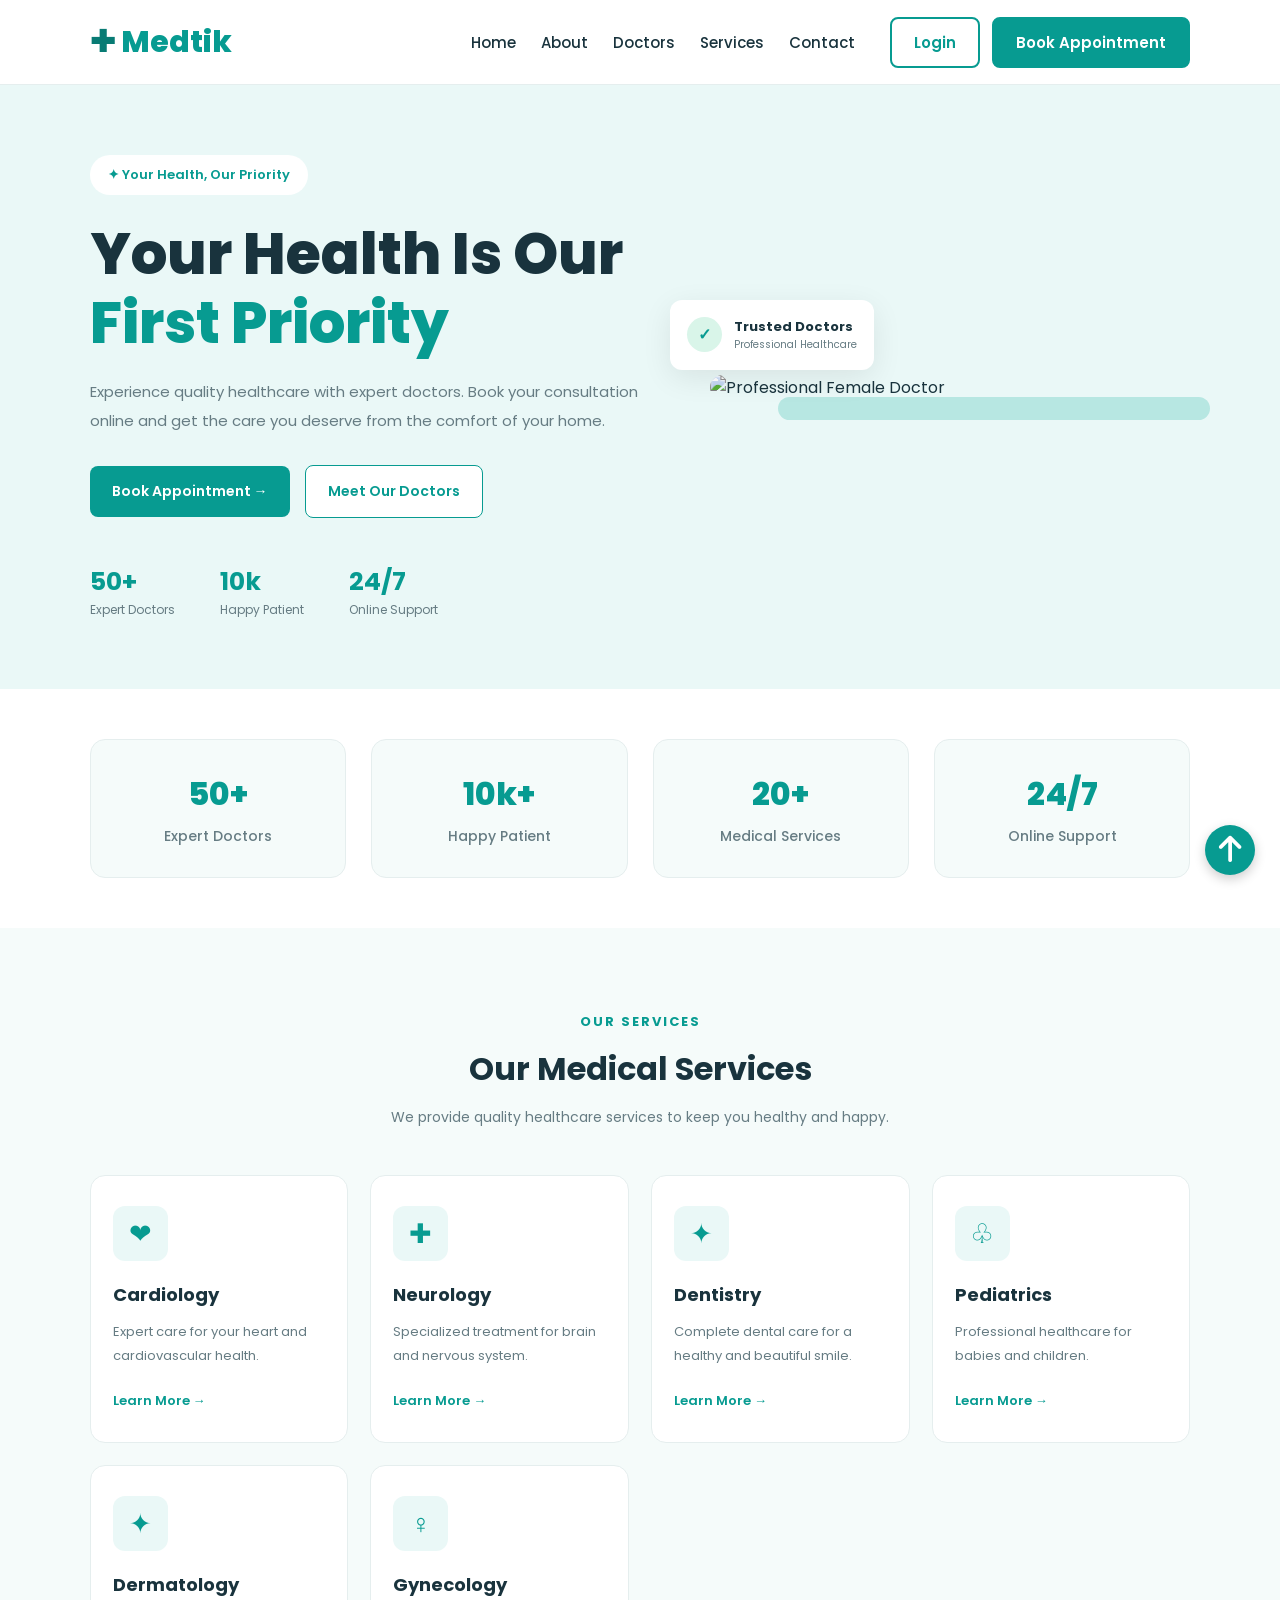
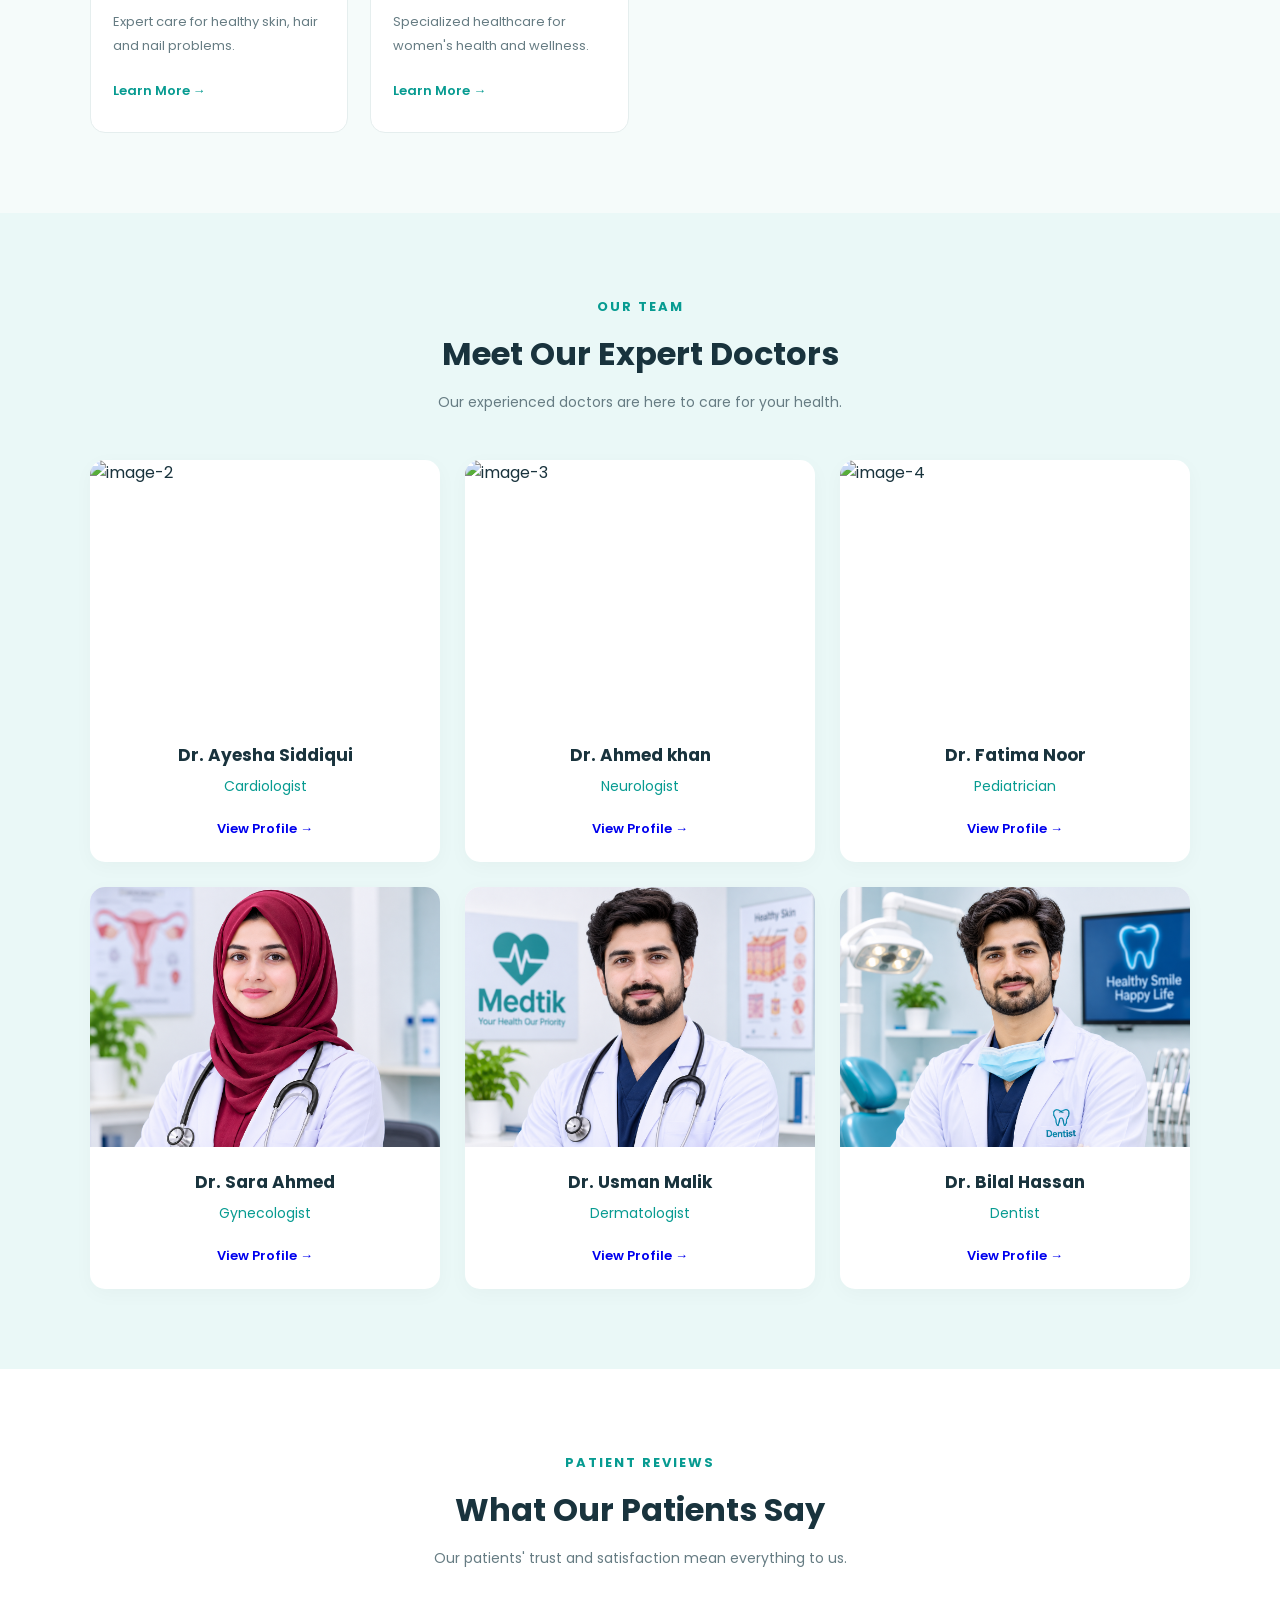
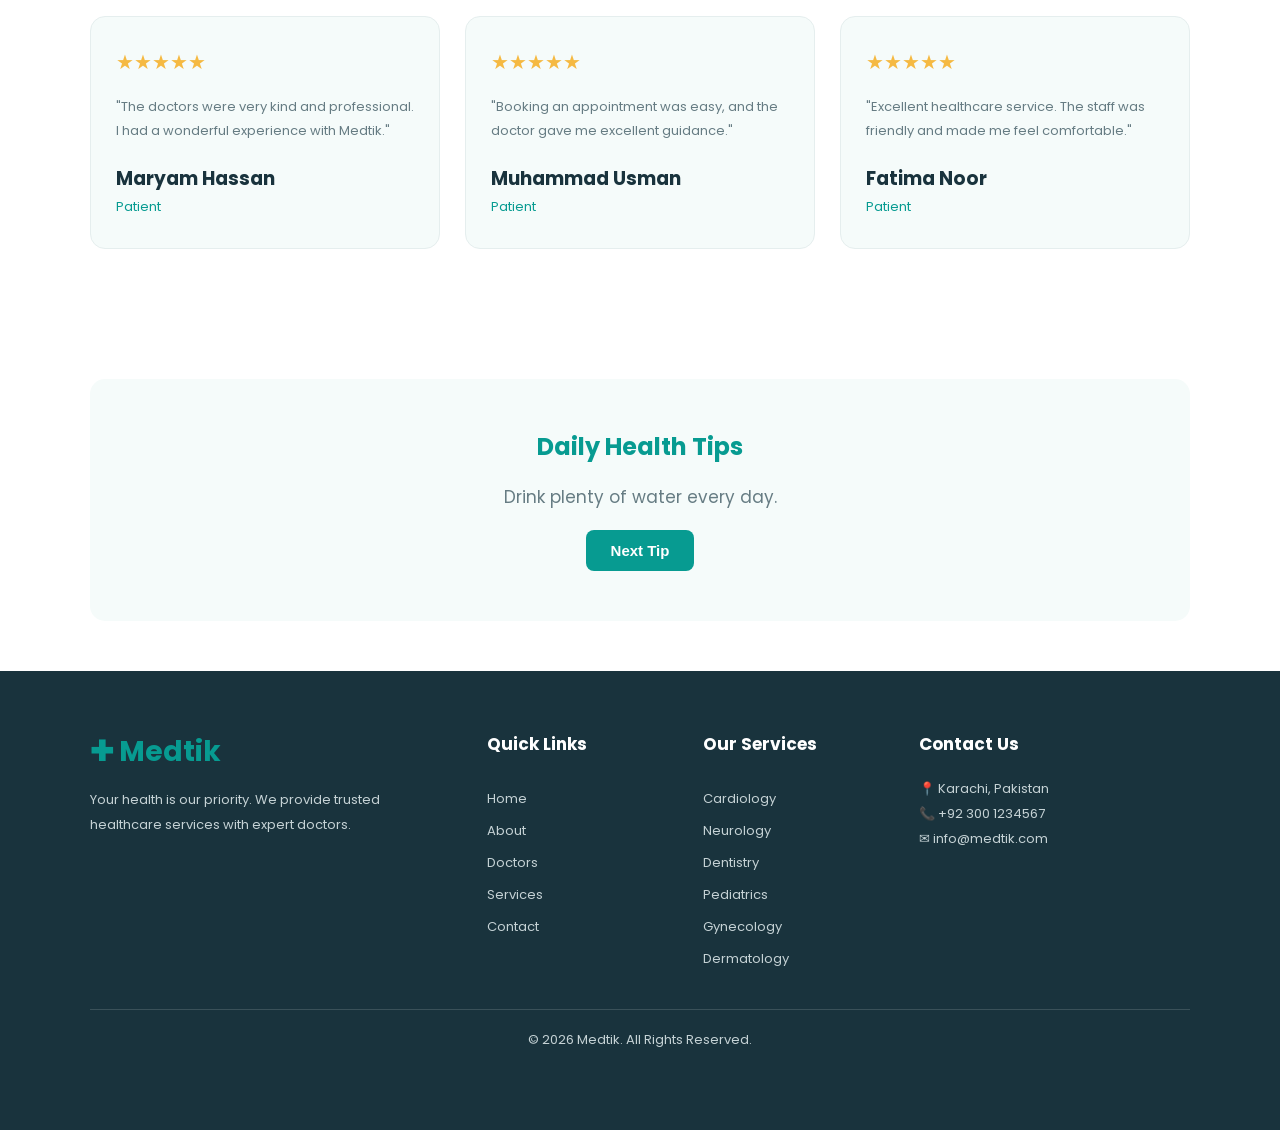
==== commit 755820a0: "Final Medtik Project" ====
--- a/index.html
+++ b/index.html
@@ -147,6 +147,24 @@
                 <a href="services.html">Learn More →</a>
 
             </div>
+
+            <div class="service-card" id="dermatologyCard">
+                <div class="service-icon">✦</div>
+                <h3>Dermatology</h3>
+                <p>
+                    Expert care for healthy skin, hair and nail problems.
+                </p>
+                <a href="services.html">Learn More →</a>
+            </div>
+
+            <div class="service-card" id="gynecologyCard">
+                <div class="service-icon">♀</div>
+                <h3>Gynecology</h3>
+                <p>
+                    Specialized healthcare for women's health and wellness.
+                </p>
+                <a href="services.html">Learn More →</a>
+            </div>
         </div>
     </section>
     <!-- =====SERVICES SECTION END -->
@@ -181,7 +199,37 @@
                 <img src="./src/assests/image-4.jpg" alt="image-4">
                 <div class="doctor-info">
                     <h3>Dr. Fatima Noor</h3>
-                    <p>Pediatrication</p>
+                    <p>Pediatrician</p>
+                    <a href="doctors.html">View Profile →</a>
+                </div>
+            </div>
+
+            <div class="doctor-card" id="doctorSana">
+                <img src="./src/assests/image-7.png" alt="image-7">
+
+                <div class="doctor-info">
+                    <h3>Dr. Sara Ahmed</h3>
+                    <p>Gynecologist</p>
+                    <a href="doctors.html">View Profile →</a>
+                </div>
+            </div>
+
+            <div class="doctor-card" id="doctorUsman">
+                <img src="./src/assests/image-8.png" alt="image-8">
+
+                <div class="doctor-info">
+                    <h3>Dr. Usman Malik</h3>
+                    <p>Dermatologist</p>
+                    <a href="doctors.html">View Profile →</a>
+                </div>
+            </div>
+
+            <div class="doctor-card" id="doctorBilal">
+                <img src="./src/assests/image-9.png" alt="image-9">
+
+                <div class="doctor-info">
+                    <h3>Dr. Bilal Hassan</h3>
+                    <p>Dentist</p>
                     <a href="doctors.html">View Profile →</a>
                 </div>
             </div>
@@ -251,7 +299,7 @@
                 <a href="services.html">Cardiology</a>
                 <a href="services.html">Neurology</a>
                 <a href="services.html">Dentistry</a>
-                <a href="services.html">Pediatrics</a> 
+                <a href="services.html">Pediatrics</a>
                 <a href="services.html">Gynecology</a>
                 <a href="services.html">Dermatology</a>
             </div>
--- a/src/style.css
+++ b/src/style.css
@@ -1240,6 +1240,81 @@
     margin-bottom: 25px;
 }
 
+/* =====SUBSCRIBE POPUP===== */
+
+.popup {
+    display: none;
+    position: fixed;
+    top: 0;
+    left: 0;
+    width: 100%;
+    height: 100%;
+    background: rgba(0, 0, 0, 0.5);
+    justify-content: center;
+    align-items: center;
+    z-index: 2000;
+}
+
+.popup-content {
+    background: var(--white-color);
+    padding: 35px;
+    width: 380px;
+    max-width: 90%;
+    border-radius: 15px;
+    text-align: center;
+    box-shadow: 0 10px 30px rgba(0, 0, 0, 0.15);
+    animation: popupShow 0.3s ease;
+}
+
+.popup-icon {
+    width: 65px;
+    height: 65px;
+    background: var(--light-color);
+    color: var(--primary-color);
+    border-radius: 50%;
+    display: flex;
+    justify-content: center;
+    align-items: center;
+    font-size: 28px;
+    margin: 0 auto 20px;
+}
+
+.popup-content h2 {
+    color: var(--dark-color);
+    margin-bottom: 12px;
+}
+
+.popup-content p {
+    color: var(--text-color);
+    margin-bottom: 25px;
+}
+
+.popup-content button {
+    background: var(--primary-color);
+    color: white;
+    border: none;
+    padding: 12px 35px;
+    border-radius: 8px;
+    cursor: pointer;
+    font-size: 15px;
+}
+
+.popup-content button:hover {
+    background: var(--secondary-color);
+}
+
+@keyframes popupShow {
+    from {
+        opacity: 0;
+        transform: scale(0.8);
+    }
+
+    to {
+        opacity: 1;
+        transform: scale(1);
+    }
+}
+
 /* =====FORM===== */
 .contact-page .newsletter-form {
     display: flex;
@@ -1620,6 +1695,21 @@
 
 .login-btn:hover {
     background-color: var(--secondary-color);
+}
+
+/* ===== LOGIN POPUP ===== */
+
+#loginPopup {
+    display: none;
+    position: fixed;
+    top: 0;
+    left: 0;
+    width: 100%;
+    height: 100%;
+    background: rgba(0, 0, 0, 0.5);
+    justify-content: center;
+    align-items: center;
+    z-index: 3000;
 }
 
 /* =====BACK TO TOP BUTTON ===== */
